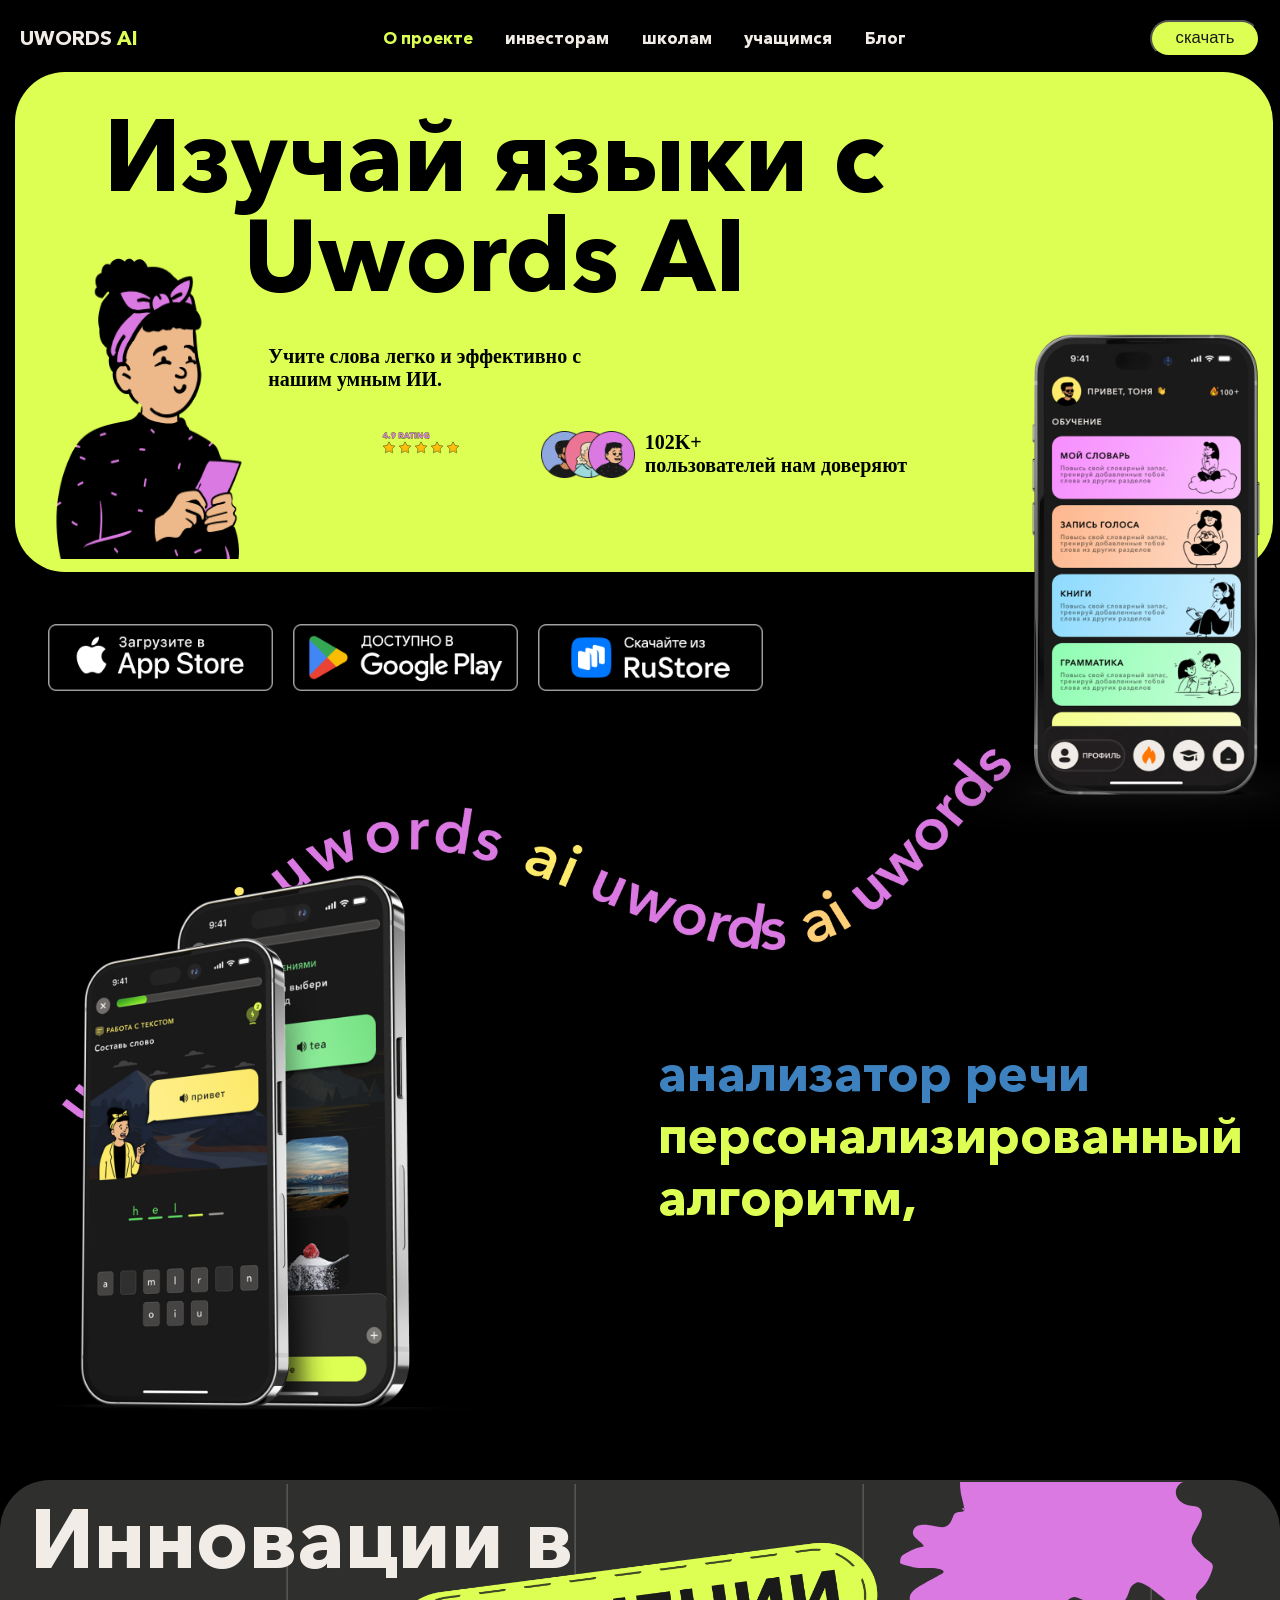
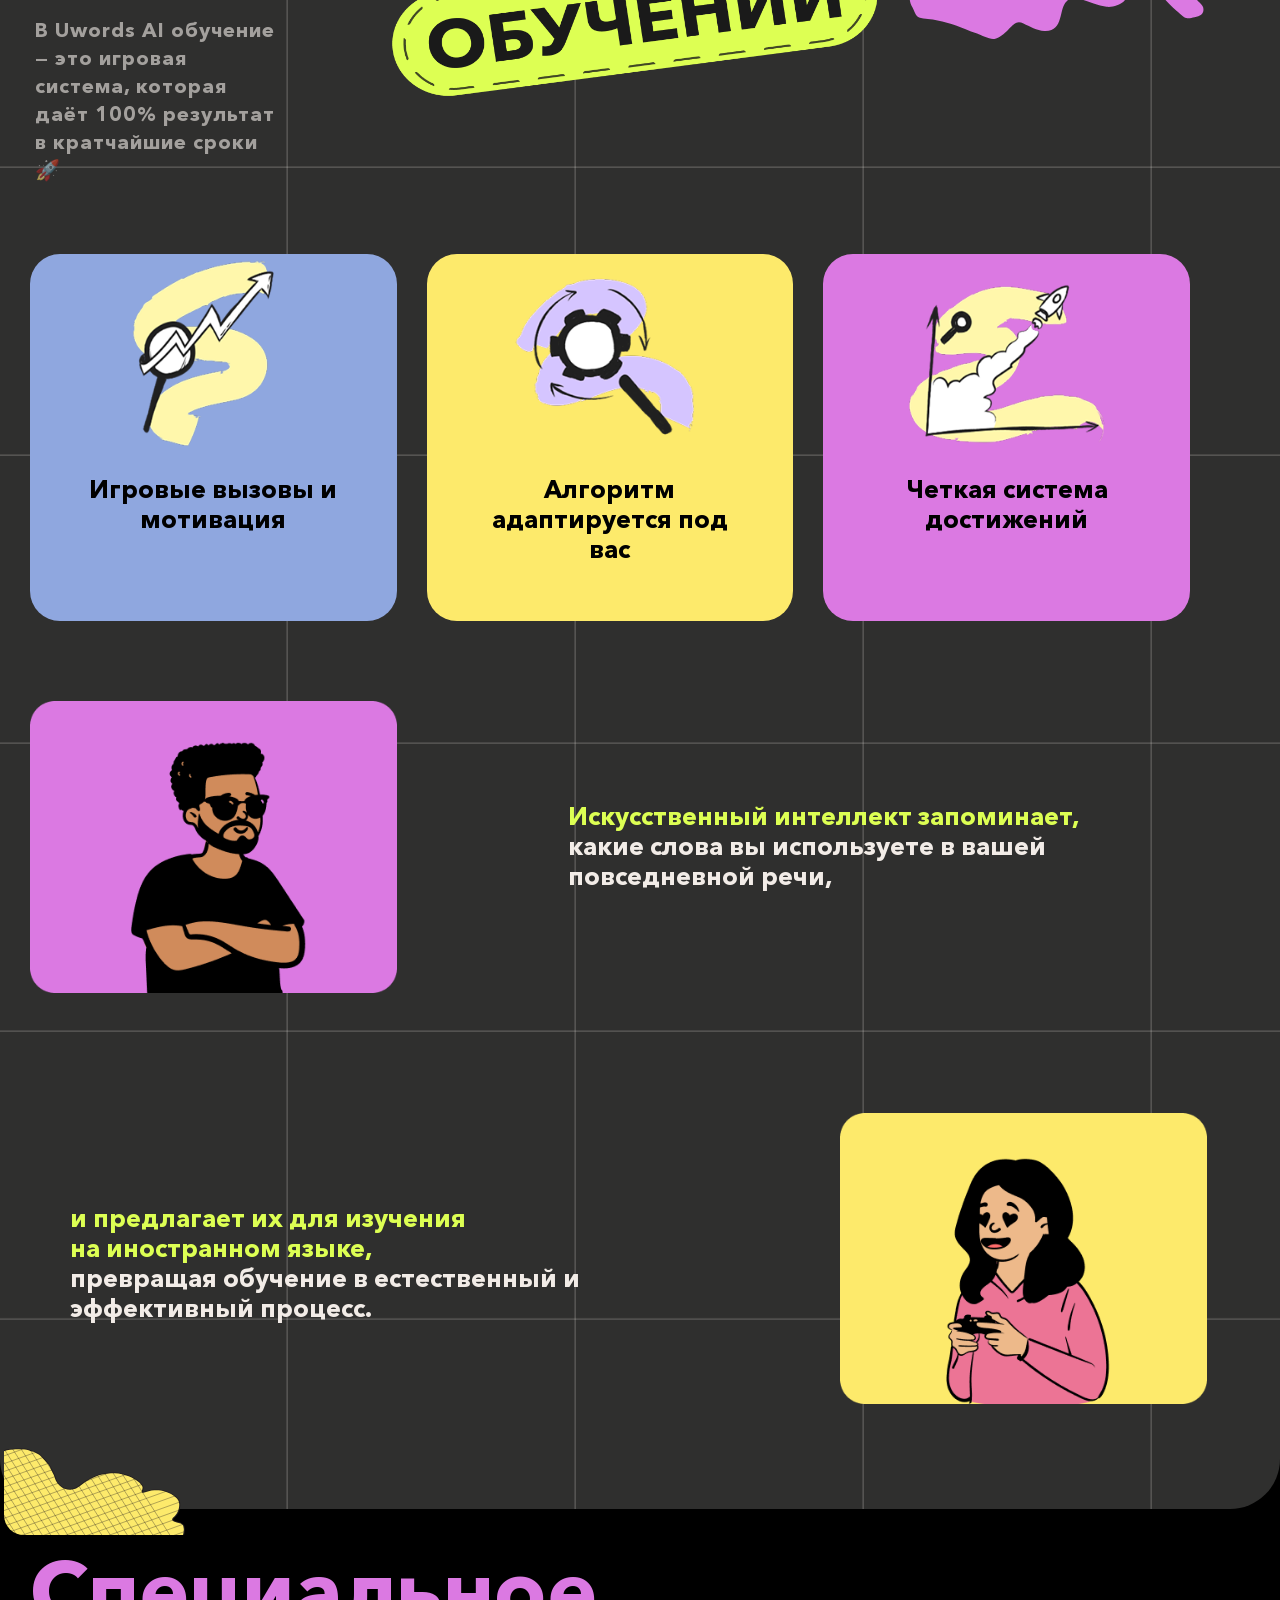
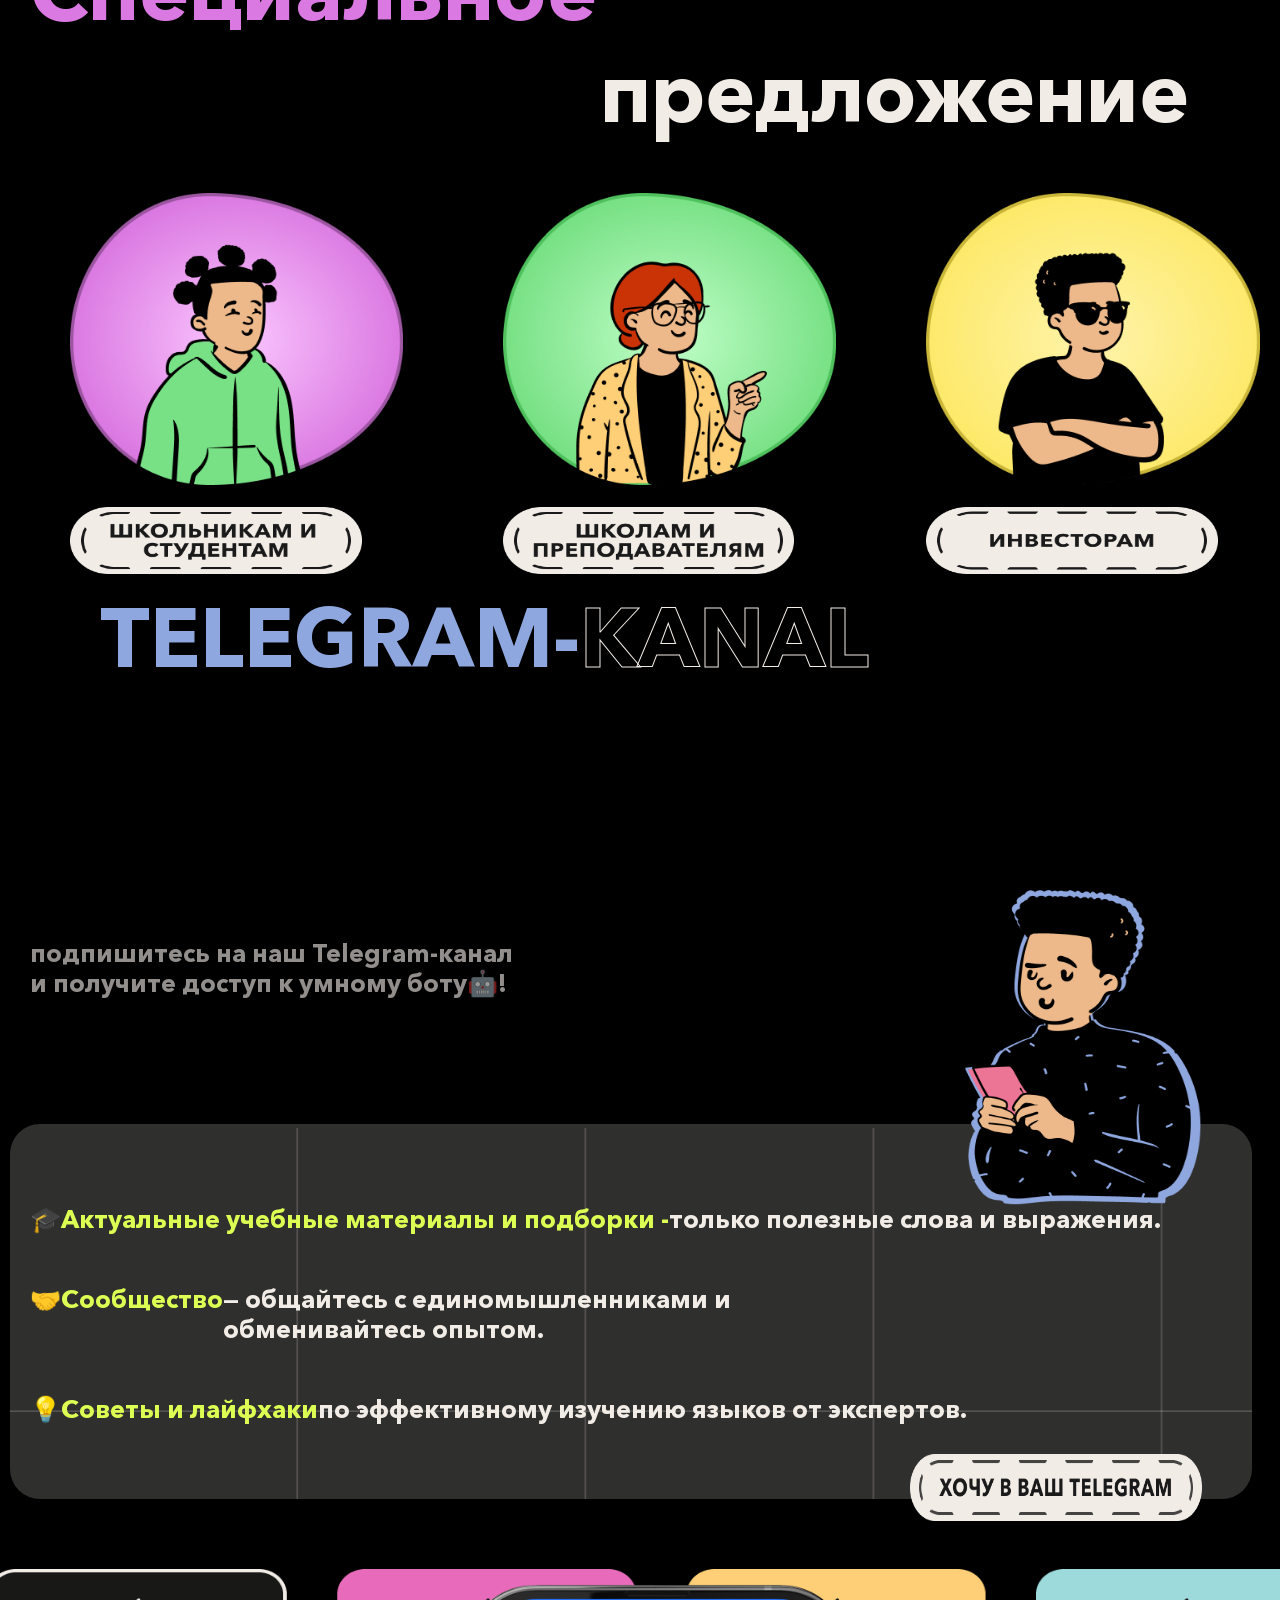
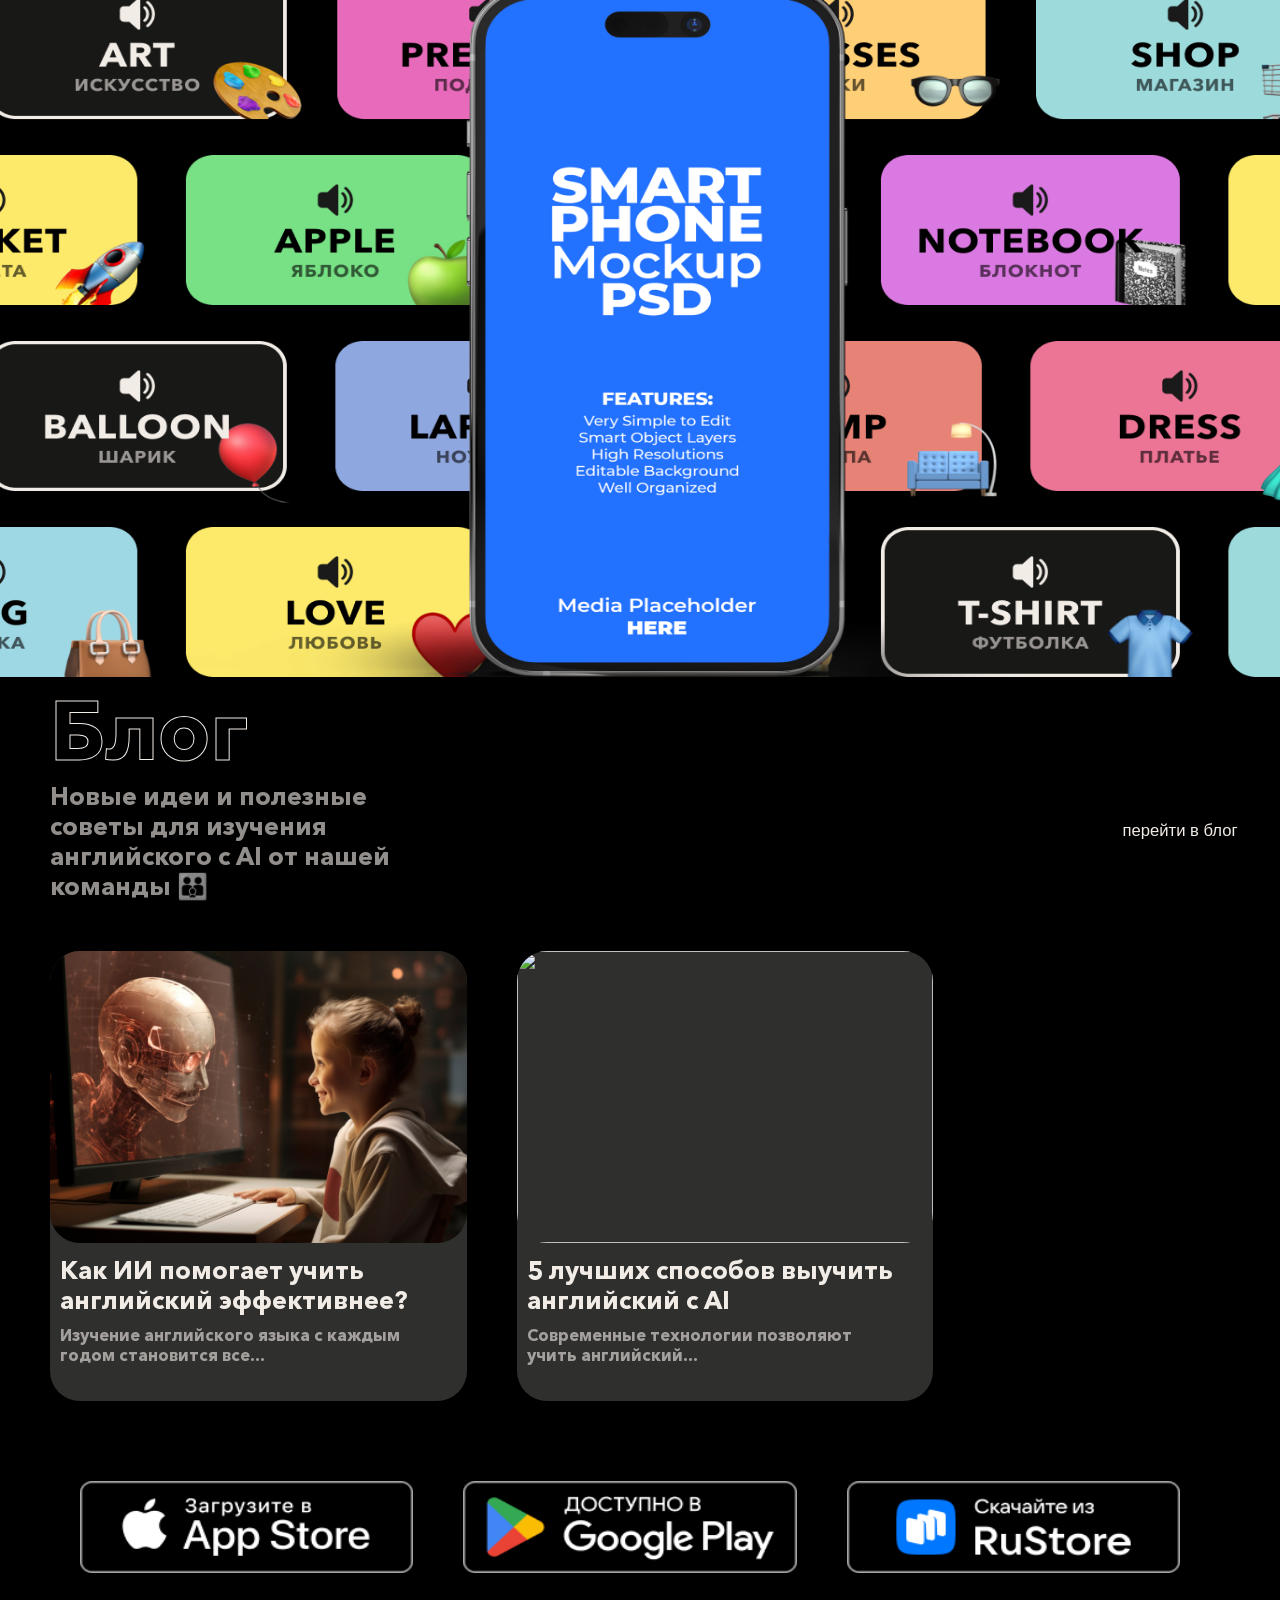
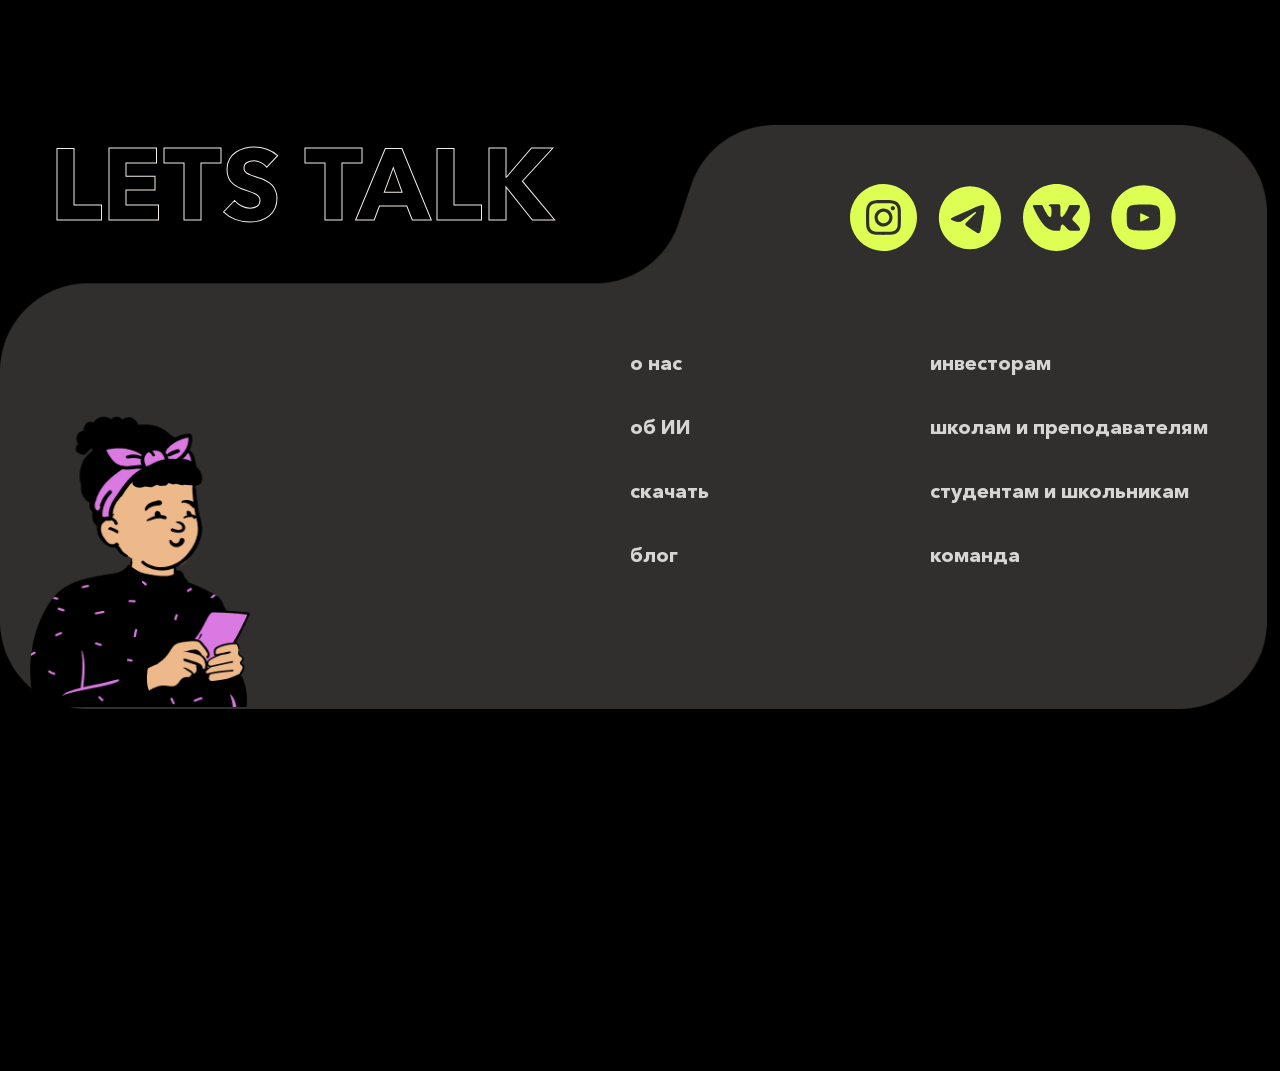
==== index.html @ 7503da16 "New changes in 500px screen media" ====
<!DOCTYPE html>
<html lang="en">
<head>
    <meta charset="UTF-8">
    <meta name="viewport" content="width=device-width, initial-scale=1.0">
    <title>Document</title>
    <link rel="stylesheet" href="./style.css">
</head>
<body>
    <div class="navbar">
        <div class="logo">
            <div class="logo_texts">
                <h1 class="uw">UWORDS</h1>
                <h1 class="ai">AI</h1>
            </div>
        </div>
        <div class="nav_links">
            <a href="#" class="active">О проекте</a>
            <a href="#">инвесторам</a>
            <a href="#">школам</a>
            <a href="#">учащимся</a>
            <a href="#">Блог</a>
        </div>
        <div class="buttons_in_nav">
            <button class="download_button">скачать</button>
        </div>
        <div class="burger">
            <img src="./assets/imgs/Frame 8830.png" alt="">
        </div>
    </div>
    <div class="hero">
        <div class="texts_on_top">
            <h1>Изучай языки c</h1>
            <h1 class="uw1">Uwords AI</h1>
        </div>
        <div class="texts_on_bottom">
            <div class="sssssss">
                <h2 class="h1_in_banner">Учите слова легко и эффективно с </h2>
                <h2>нашим умным ИИ.</h2>
            </div>
            <div class="bottoms_flex">
                <div class="bottom_left">
                    <img src="./assets/imgs/4.9 rating.svg" alt="" class="4.9ratings">
                </div>
                    <div class="bottom_right">
                        <img src="./assets/imgs/Frame 8706.png" alt="" class="people_img">
                        <div class="display_texts">
                        <h1 class="number">102K+</h1>
                        <h1 class="users_trust">пользователей нам доверяют</h1>
                    </div>
                </div>
            </div>
            
    </div>
    <div class="imgs_on_bottom">
        <img src="./assets/imgs/bust.png" alt="" class="bust_img">
        <img src="./assets/imgs/5c9aa6cba57e93c24fda094041bfb37582ceeb3a.png" alt="" class="phone_img">
    </div>
    <div class="badges">
        <img src="./assets/imgs/appstore.png" alt="">
        <img src="./assets/imgs/playmarket.png" alt="">
        <img src="./assets/imgs/rustore.png" alt="">
    </div>
    </div>
    <main>
        <div class="rotateable_text">
            <div class="rotatable_left">
                <img src="./assets/imgs/64336046883249a51199f0aac3ae035ccbc0454d.png" alt="">
            </div>
            <div class="rotatable_right">
                <div class="rotatable_sliced">
                    <h1 class="analyzer">анализатор речи</h1>
                  
                </div>
                <div class="slice_off">
                    <h1>персонализированный алгоритм,</h1>
                </div>
            </div>
        </div>
    </main>
    <section class="innovation">
        <div class="ss"></div>
        <h1 class="h1_in_innovation">Инновации в</h1>
        <img src="./assets/imgs/Vector.svg" alt="" class="vector_in_innovation">
        <div class="diver_in_inn">
            <p class="h1_in_diver">В Uwords AI обучение — это  игровая система, которая даёт 100% результат в кратчайшие сроки 🚀</p>
            <img src="./assets/imgs/Обучении.png" alt="" class="img_in_diver">
        </div>
        <div class="three_mains">
            <div class="first_main">
                <img src="./assets/imgs/Icon (1).png" alt="">
                <h1>Игровые вызовы и мотивация</h1>
            </div>
            <div class="second_main">
                <img src="./assets/imgs/Icon (2).png" alt="">
                <h1>Алгоритм адаптируется под вас</h1>
            </div>
            <div class="third_main">
                <img src="./assets/imgs/Icon (3).png" alt="">
                <h1>Четкая система достижений</h1>
            </div>
        </div>
        <div class="two_sided_section_1">
            <img src="./assets/imgs/Illustration (3).png" alt="" class="img_in_two_sided_1">
            <div class="two_texts_in_sec_1">
                <h1 class="text1_in_two_sec_1">Искусственный интеллект запоминает, </h1>
                <h1 class="text2_in_two_sec_1">какие слова вы используете в вашей повседневной речи,</h1>
            </div>
        </div>
        <div class="two_sided_section_2">
            <div class="texts_in_right">
                <h1 class="text1_in_two_sec_2">и предлагает их для изучения на иностранном языке,  </h1>
                <h1 class="text2_in_two_sec_2">превращая обучение в естественный и эффективный процесс.</h1>
            </div>
            <div class="img_on_left">
                <img src="./assets/imgs/Illustration (4).png" alt="" class="img_in_two_sided_2">
            </div>
        </div>
        <img src="./assets/imgs/Clip path group.svg" alt="" class="clip_path_group">
    </section>
    <section>
        <h1 class="special_offer">Специальное</h1>
        <h1 class="offer">предложение</h1>
        <div class="three_authors">
            <div class="first_author">
                <img src="./assets/imgs/Frame 8786.png" alt="">
                <img src="./assets/imgs/Dash Stroke Button.png" alt="">
            </div>
            <div class="second_author">
                <img src="./assets/imgs/Frame 8787.png" alt="">
                <img src="./assets/imgs/2rename.png" alt="">
            </div>
            <div class="third_author">
                <img src="./assets/imgs/Frame 8788.png" alt="">
                <img src="./assets/imgs/3rename.png" alt="">
            </div>
        </div>
        <div class="texts_on_equal">
            <h1 class="text1">TELEGRAM-</h1>
            <h1 class="text2">KANAL</h1>
        </div>
        <div class="diver_in_bottomsection">
            <h1 class="text11">подпишитесь на наш Telegram-канал и получите доступ к умному боту🤖!</h1>
            <img src="./assets/imgs/Group 70.png" alt="" class="img_in_bottom_section">
        </div>
        <div class="bottom_div_color">
            <div class="texts_in_bottom_diver">
                <div class="div1">
                    <h1 class="noneactive">🎓</h1>
                    <h1 class="active">Актуальные учебные материалы и подборки - </h1>
                    <h1 class="nonactive">только полезные слова и выражения.</h1>
                </div>
                <div class="div2">
                    <h1 class="noneactive">🤝</h1>
                    <h1 class="active">Сообщество</h1>
                    <h1 class="nonactive"> — общайтесь с единомышленниками и обменивайтесь опытом.</h1>
                </div>
                <div class="div3">
                    <h1 class="noneactive">💡</h1>
                    <h1 class="active">Советы и лайфхаки</h1>
                    <h1 class="nonactive">по эффективному изучению языков от экспертов.</h1>
                </div>
                <img src="./assets/imgs/4rename.png" alt="" class="img_in_bottom_diver1">
            </div>
        </div>
        <img src="./assets/imgs/Cards with mockup.png" alt="" class="cards_with_mockup">
        <div class="blog">
            <h1 class="blog_title">Блог</h1>
            <div class="blog_and_button">
                <p class="blog_description">Новые идеи и полезные советы для изучения английского с AI от нашей команды 👪</p>
                <button class="blog_button">перейти в блог</button>
            </div>
            
            <div class="blogs_in_bottom">
                <div class="first_blog">
                    <img src="./assets/imgs/0f45c964077a225194d7ae53a99c7b5929a99516.jpg" alt="" class="img_in_first_blog">
                    <div class="texts_in_first_blog">
                        <h1 class="text_in_first_blog">Как ИИ помогает учить английский эффективнее?</h1>
                        <p class="text_in_first_blog1">Изучение английского языка с каждым годом становится все...</p>
                    </div>
                </div>
                <div class="second_blog">
                    <img src="./assets/imgs/4b183e7e7aba7bb8769b7262e06df51c20d32837.jpg" alt="" class="img_in_second_blog">
                    <div class="texts_in_second_blog">
                        <h1 class="text_in_second_blog">5 лучших способов выучить английский с AI</h1>
                        <p class="text_in_second_blog2">Современные технологии позволяют учить английский...</p>
                    </div>
                </div>
                <div class="third_blog"></div>
            </div>
        </div>
        <div class="badges1">
            <img src="./assets/imgs/appstore.png" alt="">
            <img src="./assets/imgs/playmarket.png" alt="">
            <img src="./assets/imgs/rustore.png" alt="">
        </div>
    </section>
    <footer>
        <h1 class="footer_title">LETS TALK</h1>
        <img src="./assets/imgs/Subtract.png" alt="" class="footer_img">
        <img src="./assets/imgs/bust.png" alt="" class="footer_bust">
        <div class="badges2">   
            <img src="./assets/imgs/1.svg" alt="" class="one">
            <img src="./assets/imgs/2.svg" alt="" class="two">
            <img src="./assets/imgs/3.svg" alt="" class="three">
            <img src="./assets/imgs/4.svg" alt="" class="four">
        </div>
        <div class="options_in_footer">
            <a href="#" class="footer_link">о нас</a>
            <a href="#">об ИИ</a>
            <a href="#">скачать</a>
            <a href="#">блог</a>
        </div>
        <div class="options2_in_footer">
            <a href="#" class="footer_link2">инвесторам</a>
            <a href="#">школам и преподавателям</a>
            <a href="#">студентам и школьникам</a>
            <a href="#">команда</a>
        </div>
    </footer>
</body>
</html>
---- style.css ----
@font-face {
  font-family: Uwords;
  src: url(./assets/fonts/avenirnextcyr-bold.ttf);
}

* {
  margin: 0;
  padding: 0;
  box-sizing: border-box;
}

html {
  font-size: calc(100vw / (1280 / 10));
}

body {
  background-color: #000;
  outline: 1rem solid red;
  overflow-x: hidden;
}

.navbar {
  display: flex;
  align-items: center;
  justify-content: space-between;
  padding: 2rem 2rem 0 2rem;
}

.burger {
  display: none;
}

.logo_texts {
  display: flex;
  gap: 0.5rem;
  font-family: Uwords;
}

.uw {
  color: #f2ece7;
}

.ai {
  color: #ddff53;
}

.nav_links a {
  color: #f2ece7;
  font-size: calc(1200 / 1440 * 2rem);
  margin-left: 1.5rem;
  margin-right: 1.5rem;
  font-family: Uwords;
  text-decoration: none;
  font-weight: 400;
}

.active {
  color: #ddff53 !important;
}

.download_button {
  background-color: #ddff53;
  color: #1a1a1a;
  width: calc(1200 / 1440 * 13.2rem);
  height: calc(1200 / 1440 * 4.4rem);
  border-radius: calc(1200 / 1440 * 5rem);
  font-size: calc(1200 / 1440 * 2rem);
}

.hero {
  width: calc(1200 / 1440 * 151rem);
  background-color: #ddff53;
  height: calc(1200 / 1440 * 60rem);
  top: calc(1200 / 1440 * 12rem);
  left: calc(1200 / 1440 * 2rem);
  border-radius: calc(1200 / 1440 * 6rem);
  padding: calc(1200 / 1440 * 4rem) calc(1200 / 1440 * 4rem)
    calc(1200 / 1440 * 4rem) calc(1200 / 1440 * 4rem);
  margin-left: 1.5rem;
  margin-top: 1.5rem;
}

.texts_on_top {
  font-family: Uwords;
  font-weight: 400;
  font-size: calc(1200 / 1440 * 6rem);
  line-height: calc(1200 / 1440 * 12rem);
  display: flex;
  text-align: center;
  flex-direction: column;
}

.texts_on_top h1 {
  margin-left: -30rem;
}
.sssssss {
  display: flex;
  flex-direction: column;
}
.texts_on_bottom h2 {
  font-size: calc(1200 / 1440 * 2.4rem);
  margin-left: 22rem;
  font-weight: 700;
}

.h1_in_banner {
  margin-top: 4rem;
}
.bottoms_flex {
  display: flex;
  justify-content: center;
  margin-top: 4rem;
}
.bottom_left {
  margin-right: 8rem;
}

.bottom_right {
  display: flex;
  gap: 1rem;
}

.people_img {
  width: calc(1200 / 1440 * 11.2rem);
  height: calc(1200 / 1440 * 5.6rem);
}
.imgs_on_bottom {
  display: flex;
  justify-content: space-between;
  margin-top: -22rem;
}

.phone_img {
  width: calc(1200 / 1440 * 150rem);
  height: calc(1200 / 1440 * 80rem);
  margin-left: 50rem;
  margin-top: 0rem;
}
.bust_img {
  width: calc(1200 / 1440 * 23.5rem);
  height: calc(1200 / 1440 * 36.2rem);
}

.badges {
  display: flex;
  gap: 2rem;
  margin-top: -30rem;
}
.badges img {
  width: calc(1200 / 1440 * 27rem);
  height: calc(1200 / 1440 * 8rem);
}

.rotateable_text {
  display: flex;
  background-image: url(./assets/imgs/Uwords\ AI.png);
  background-repeat: no-repeat;
  background-position-y: 14rem;
  background-position-x: 4rem;
  background-size: 100rem;
}

.rotatable_left img {
  width: calc(1200 / 1440 * 97rem);
  height: calc(1200 / 1440 * 80rem);
  margin-top: 24rem;
  margin-left: -15rem;
}

.rotatable_right {
  color: #ffffff;
  font-family: Uwords;
}

.analyzer {
  color: rgb(61, 130, 190);
  margin-top: 47rem;
  font-size: calc(1200 / 1440 * 6rem);
}

.rotatable_sliced {
  display: flex;
  gap: 0.4rem;
}
.slice_off h1 {
  color: #ddff53;
  font-size: calc(1200 / 1440 * 6rem);
}




.innovation{
  background-color: #2F2F2E;
  /* width: calc(1200/1440*144rem); */
  width: 100%;
  height: calc(1200/1440*195.5rem);
  border-radius: 5rem;
  background-image: url(./assets/imgs/Сетка.png);
}



.h1_in_innovation{
  font-weight: 750;
  color: #F2ECE7;
  font-size: calc(1200/1440*10rem);
  line-height: calc(1200/1440*14rem);
  font-family: Uwords;
  margin-left: 3rem;
}

.vector_in_innovation{
  margin-left: 90rem;
  margin-top: -11.5rem;
  width: calc(1200/1440*37.5rem);
  height: calc(1200/1440*25.5rem);
}

.diver_in_inn{
  display: flex;
}
.img_in_diver{
  width: calc(1200/1440*60rem);
  height: calc(1200/1440*20rem);
  margin-left: 10rem;
  margin-top: -16rem;
}

.h1_in_diver{
  color: #F2ECE799;
  font-weight: 700;
  font-size: calc(1200/1440*2.4rem);
  line-height: 140%;
  letter-spacing: 0.1rem;
  max-width: 25rem;
  text-align: left;
  margin-top: -8rem;
  margin-left: 3.5rem;
  font-family: Uwords;
}

.three_mains{
  display: flex;

}

.first_main{
  background-color: #8FA7DF;
  width: calc(1200/1440*44rem);
  height: calc(1200/1440*44rem);
  border-radius: 3rem;
  margin-left: 3rem;
  margin-top: 7rem;
}
.second_main{
  background-color: #FDEA6B;
  width: calc(1200/1440*44rem);
  height: calc(1200/1440*44rem);
  border-radius: 3rem;
  margin-left: 3rem;
  margin-top: 7rem;
}
.third_main{
  background-color: #DB79E2;
  width: calc(1200/1440*44rem);
  height: calc(1200/1440*44rem);
  border-radius: 3rem;
  margin-left: 3rem;
  margin-top: 7rem;
}


.first_main, .second_main, .third_main{
  display: flex;
  align-items: center;
  flex-direction: column;
}

.first_main img, .second_main img, .third_main img{
  width: calc(1200/1440*28rem);
  height: calc(20rem);
}


.first_main h1, .second_main h1, .third_main h1{
  font-size: calc(1200/1440*3rem);
  max-width: 25rem;
  text-align: center;
  margin-top: 2rem;
  font-family: Uwords;
  font-weight: 700;
}

.two_sided_section_1{
  display: flex;
  justify-content: space-between;
}

.img_in_two_sided_1{
  width: calc(1200/1440*44rem);
  height: calc(1200/1440*35rem);
  margin-top: 8rem;
  margin-left: 3rem;
}

.two_texts_in_sec_1{
  display: flex;
  flex-direction: column;
}
.text1_in_two_sec_1{
  color: #DDFF53;
  font-weight: 700;
  font-size: calc(1200/1440*3rem);
  font-family: Uwords;
  max-width: 55rem;
  margin-top: 18rem;
  margin-right: 20rem;
}

.text2_in_two_sec_1{
  font-weight: 700;
  font-size: calc(1200/1440*3rem);
  font-family: Uwords;
  max-width: 55rem;
  color: #F2ECE7;
}

.texts_in_right{
  display: flex;
  flex-direction: column;
  max-width: 60rem;
  margin-top: 13rem;
  margin-left: 7rem;
}


.text1_in_two_sec_2{
  color: #DDFF53;
  font-weight: 700;
  font-size: calc(1200/1440*3rem);
  font-family: Uwords;
  max-width: 120rem;
  margin-top: 8rem;
  margin-right: 20rem;
}
.text2_in_two_sec_2{
  font-weight: 700;
  font-size: calc(1200/1440*3rem);
  font-family: Uwords;
  max-width: 60rem;
  color: #F2ECE7;
}

.img_in_two_sided_2{
  width: calc(1200/1440*44rem);
  height: calc(1200/1440*35rem);
  margin-top: 12rem;
  /* margin-left: rem; */
  margin-left: 17rem;
}

.two_sided_section_2{
  display: flex;
}

.clip_path_group{
  width: calc(1200/1440*25rem);
  height: calc(1200/1440*13rem);
  margin-left: 0.4rem;
  margin-top: 2rem;
  border-radius: 2rem;
}


.special_offer{
  color: #DB79E2;
  font-weight: 700;
  font-size: calc(1200/1440*10rem);
  font-family: Uwords;
  margin-top: 3rem;
  margin-left: 3rem;
}

.offer{
  color: #F2ECE7;
  font-weight: 700;
  font-size: calc(1200/1440*10rem);
  font-family: Uwords;
  margin-left: 60rem;
}

.three_authors{
  display: flex;
  gap: 7rem;
  margin-top: 5rem;
}

.first_author img:first-child, .second_author img:first-child, .third_author img:first-child{
  width: calc(1200/1440*40rem);
  height: calc(1200/1440*35rem);
  
}

.first_author img{
  margin-left: 7rem;
}

.first_author img:nth-child(2), .second_author img:nth-child(2), .third_author img:nth-child(2){
  width: calc(1200/1440*35rem);
  height: calc(1200/1440*8rem);
  margin-top: 2rem;
}

.texts_on_equal{
  display: flex;
  margin-top: 1rem;
  margin-left: 10rem;
}


.text1{
  color: #8FA7DF;
  font-size: calc(1200/1440*10rem);
  font-family: Uwords;
}
.text2{
    color: transparent;
    -webkit-text-stroke: 0.1rem #F2ECE7;
    font-size: calc(1200/1440*10rem);
    font-family: Uwords;
}

.diver_in_bottomsection{
  display: flex;
}






.bottom_div_color{
  background-color: #2F2F2E;
  width: 97vw;
  margin-left: 1rem;
  height: calc(1200/1440*45rem);
  border-radius: 3rem;
  background-image: url(./assets/imgs/Сетка.png);
}

.text11{
  font-size: calc(1200/1440*3rem);
  max-width: 50rem;
  color: #F2ECE799 ;
  font-family: Uwords;
  margin-top: 25rem;
  margin-left: 3rem;
}

.img_in_bottom_section{
  width: calc(1200/1440*37rem);
  height: calc(1200/1440*50rem);
  margin-left: 38rem;
  transform: translateY(15rem);
}



.div1, .div2, .div3{
  display: flex;
}

.div1 h1{
  margin-top: 8rem;
  /* margin-left: 3rem; */
}

.nonactive{
  color: #F2ECE7;
  font-family: Uwords;
  font-weight: 700;
  font-size: calc(1200/1440*3rem);
  max-width: 65rem;
  /* margin-top: 5.5rem; */
  
}
.active{
  color: #DDFF53;
  font-family: Uwords;
  font-weight: 700;
  font-size: calc(1200/1440*3rem);
  max-width: 65rem;
  /* margin-top: 5.5rem; */
}

.noneactive{
  color: #F2ECE7;
  font-family: Uwords;
  font-weight: 700;
  font-size: calc(1200/1440*3rem);
  max-width: 70rem;
  /* margin-top: 5.5rem; */
  margin-left: 2rem;
}

.div1, .div2, .div3{
  margin-top: 2rem;
}

.div2 h1, .div3 h1{
  margin-top: 3rem;
}

.img_in_bottom_diver1{
  width: calc(1200/1440*35rem);
  height: calc(1200/1440*8rem);
  margin-top: 3rem;
  margin-left: 90rem;
}

.cards_with_mockup{
  width: calc(1200/1440*160rem);
  height: calc(1200/1440*84.9rem);
  margin-top: 7rem;
}

.blogs_in_bottom{
  display: flex;
}

.first_blog{
  width: calc(1200/1440*50rem);
  height: calc(1200/1440*54rem);
  background-color: #2F2F2E;
  margin-top: 5rem;
  margin-left: 5rem;
  border-radius: 3rem;
}

.img_in_first_blog{
  width: calc(1200/1440*50rem);
  height: calc(1200/1440*35rem);
  border-radius: 3rem;
}
.texts_in_first_blog{
  display: flex;
  flex-direction: column;
}

.text_in_first_blog{
  color: #F2ECE7;
  font-family: Uwords;
  font-size: calc(1200/1440*3rem);
  max-width: calc(1200/1440*60rem);
  margin-top: 1rem;
  margin-left: 1rem;
  font-weight: 450;
}

.text_in_first_blog1{
  font-size: calc(1200/1440*2rem);
  font-family: Uwords;
  margin-top: 1rem;
  margin-left: 1rem;
  max-width: calc(1200/1440*45rem);
  color: #F2ECE799 ;
}

.blog_title{
  color: transparent;
  -webkit-text-stroke: 0.1rem #F2ECE7;
  font-size: calc(1200/1440*10rem);
  font-family: Uwords;
  margin-left: 5rem;
}

.blog_and_button{
  display: flex;
  justify-content: space-between;
}

.blog_description{
  color: #F2ECE799;
  font-size: calc(1200/1440*3rem);
  max-width: 40rem;
  font-family: Uwords;
  margin-left: 5rem;
}
.blog_button{
  width: 20rem;
  height: 10rem;
  background-color: transparent;
  outline: none;
  color: #F2ECE7;
  border: none;
  font-size: calc(1200/1440*2rem);
  margin-right: 0rem;
  max-width: 100rem;
}

.second_blog{
  width: calc(1200/1440*50rem);
  height: calc(1200/1440*54rem);
  background-color: #2F2F2E;
  margin-top: 5rem;
  margin-left: 5rem;
  border-radius: 3rem;
}

.img_in_second_blog{
  width: calc(1200/1440*50rem);
  height: calc(1200/1440*35rem);
  border-radius: 3rem;
}

.texts_in_second_blog{
  display: flex;
  flex-direction: column;
}

.text_in_second_blog{
  color: #F2ECE7;
  font-family: Uwords;
  font-size: calc(1200/1440*3rem);
  max-width: calc(1200/1440*60rem);
  margin-top: 1rem;
  margin-left: 1rem;
  font-weight: 450;
}
.text_in_second_blog2{
  font-size: calc(1200/1440*2rem);
  font-family: Uwords;
  margin-top: 1rem;
  margin-left: 1rem;
  max-width: calc(1200/1440*45rem);
  color: #F2ECE799 ;
}

.badges1{
  display: flex;
  margin-top: 8rem;
  margin-left: 8rem;
  gap: 5rem;

}
.badges1 img{
  width: calc(1200/1440*40rem);
  height: calc(1200/1440*11rem);
}
.footer_title{
  color: transparent;
  -webkit-text-stroke: 0.1rem #F2ECE7;
  font-size: calc(1200/1440*12rem);
  font-family: Uwords;
  margin-top: 3rem;
  margin-left: 5rem;
  transform: translateY(12rem);

}

.footer_img{
  width: calc(1200/1440*152rem);

}

.footer_bust{
  width: calc(1200/1440*28rem);
  height: calc(1200/1440*35rem);
  /* transform: translateX(12rem); */
  margin-left: 2rem;
  transform: translateY(-29.5rem);
}



.badges2{
  display: flex;
  gap: 2rem;
  transform: translateX(85rem) translateY(-82rem);
}

.badges2 img{
  color: #DDFF53;
  width: calc(1200/1440*8rem);
  height: calc(1200/1440*8rem);
}

.options_in_footer{
  display: flex;
  flex-direction: column;
  gap: 4rem;
}
.options_in_footer a{
  text-decoration: none;
  color: #FFFFFFCC;
  font-size: calc(1200/1440*2.4rem);
  font-family: Uwords;
  margin-left: 63rem;
}
.footer_link{
  margin-top: -72rem;
}

.options2_in_footer{
  display: flex;
  gap: 4rem;
  flex-direction: column;
}

.options2_in_footer a{
  text-decoration: none;
  color: #FFFFFFCC;
  font-size: calc(1200/1440*2.4rem);
  font-family: Uwords;
  margin-left: 93rem;

}

.footer_link2{
  margin-top: -72rem;
}



@media only screen and (max-width: 500px) {
  html {
    font-size: calc(100vw / (500 / 10));
  }
  
  .burger {
    display: block !important;
  }
  .nav_links,
  .buttons_in_nav {
    display: none;
  }
  .logo_texts h1{
    font-size: 2rem;
  }
  .burger img{
    width: 2.8rem;
    height: 2.8rem;
  }
  .hero{
    width: 100%;
    height: 55rem;
  }
  .texts_on_top h1{
    font-size: 4.8rem;
    font-weight: 750;
    font-style: Bold;
    margin-left: -2rem;
    text-align: start;
    margin-top: -1rem;
  }
  .sssssss h2{
    font-size: 2rem;
    font-family: Uwords;
    margin-left: -2rem;
    margin-top: 0;
    text-align: start;
  }
  .bottom_left img{
    margin-left: 0;
    width: 14rem;
    height: 4rem;
  }
  .display_texts h1{
    font-family: Uwords;
  }

  .bust_img{
    margin-top: 25rem;
    width: 12rem;
    height: 16.02rem;
  }
  .badges{
    display: flex;
    flex-direction: column;
    transform: translateY(30rem) translateX(3rem);
  }
  .badges img{
    width: 14rem;
    height: 4rem;
  }
  .phone_img{
    margin-left: 0rem;
    width: 50rem;
    height: 40rem;
    transform: translateY(25rem);
  }

  .rotateable_text{
    display: flex;
    flex-direction: column;
  }

  .rotatable_left img{
    width: 38.8rem;
    height: 32rem;
    margin-left: 7rem;
  }

  .analyzer{
    margin-top: 0;
    font-size: 2rem;
    margin-left: 3rem;
  }

  .slice_off h1{
    font-size: 2rem;
    margin-left: 3rem;
  }
  .innovation{
    margin-top: 5rem;
    height: 180.5rem;
  }
  .h1_in_innovation{
    font-size: 4rem;
  }
  .img_in_diver{
    width: 28rem;
    height: 6.6rem;
    transform: translateX(-9rem) translateY(9rem);
  }

  .vector_in_innovation{
    width: 16rem;
    height: 10rem;
    transform: translateX(-57rem) translateY(-2rem);
  }

  .h1_in_diver{
    font-size: 1.2rem;
    margin-top: 0;
    transform: translateX(0rem) translateY(-4rem);
    /* max-width: 100rem; */
  }

  .three_mains{
    display: flex;
    flex-direction: column;
  }
  .first_main{
    margin-top: 0;
    transform: translateY(-11rem);
    margin-top: 5rem;
  }
  .first_main, .second_main, .third_main{
    width: 30rem;
    height: 22rem;
    transform: translateY(-7rem) translateX(6rem);
  }

  .first_main img, .second_main img, .third_main img{
    width: 10.2rem;
    height: 8rem;
    margin-top: 1rem;
  }

  .two_sided_section_1{
    display: flex;
    flex-direction: column;
  }

  .img_in_two_sided_1{
    width: 25rem;
    height: 20rem;
    margin-left: 12rem;
    margin-top: 0;
  }

  .text1_in_two_sec_1{
    margin-top: 2rem;
    
    /* max-width: 0; */
    margin-right: 0;
  }
  .two_texts_in_sec_1{
    margin-left: 6rem;
  }
  .img_in_two_sided_2{
    display: none;
  }
  .texts_in_right{
    margin-top: 0;
  }
  .texts_in_right h1{
    margin-right: 0;
    margin-left: -1rem;
  }

  .special_offer, .offer{
    font-size: 4rem;
    margin-left: 4rem;
  }

  .three_authors{
    display: flex;
    flex-direction: column;
    gap: 1rem;
  }
  .first_author img, .second_author img, .third_author img{
    margin-left: 6rem;
  }
  .text1, .text2{
    font-size: 4.8rem;
  }
  .texts_on_equal{
    display: flex;
    flex-direction: column;
    margin-left: 20rem;
  }
  .text2{
    margin-left: 12rem;
  }

  .text11{
    font-size: 1.2rem;
    max-width: 100rem;
    margin-right: 0;
    margin-top: 0;
  }
  .texts_in_bottom_diver{
    margin-top: -4rem;
  }
  .img_in_bottom_section{
    width: 14rem;
    height: 19rem;
    transform: translateX(-13rem) translateY(7rem);
    /* transform: translateY(rem); */
  }
  .img_in_bottom_diver1{
    transform: translateX(-80rem);
    /* width: ; */
  }
  .noneactive, .active, .nonactive{
    font-size: 1.6rem;
    margin-right: 0;
  }
  .cards_with_mockup{
    width: 100%;
    height: 30rem;
  }
  .blog_title{
    font-size: 4.8rem;
    margin-top: 3rem;
  }
  .blog_description{
    font-size: 1.2rem;
  }
  .blog_button{
    width: 18rem;
    height: 4rem;
    transform: translateY(40rem) translateX(-35rem);
  }
  .first_blog{
    width: 25rem;
    height: 30rem;
  }

  .img_in_first_blog{
    width: 20rem;
    height: 18rem;
    margin-left: 2.5rem;
    margin-top: 1rem;
  }
  .text_in_first_blog{
    font-size: 1.2rem;
  }
  .text_in_first_blog1{
    font-size: 1.2rem;
  }

  .second_blog{
    display: none;
  }
  .badges1{
    display: flex;
    flex-direction: column;
  }
  .footer_title{
    font-size: 4.8rem;
    max-width: 20rem;
  }
  .footer_img{
    width: 100%;
    height: 50rem;
  }

  .footer_bust{
    width: 14.7rem;
    height: 19.9rem;
    transform: translateX(28rem) translateY(-47rem);
    
  }

  .badges2{
    display: flex;
    transform: translateX(2rem) translateY(-55rem);
  }
  .badges2 img{
    width: 4rem;
    height: 4rem;
  }
  .one{
    margin-left: 3rem;
  }
  .three, .four{
    margin-top: 5rem;
    /* margin-left: -7rem; */
  }
  .three{
    margin-left: -12rem;
  }
  .four{
    margin-left: -0rem;
  }
  .options_in_footer{
    margin-left: 0;
    transform: translateX(-55rem) translateY(20rem);
    gap: 1.5rem;
  }

  .options2_in_footer{
    margin-left: 0;
    transform: translateX(-65rem) translateY(20rem);
    gap: 1.5rem;
  }
  .options_in_footer a, .options2_in_footer a{
    font-size: 1.2rem;
  }
  .clip_path_group{
    transform: translateX(1.2rem) translateY(3.8rem);
  }
}
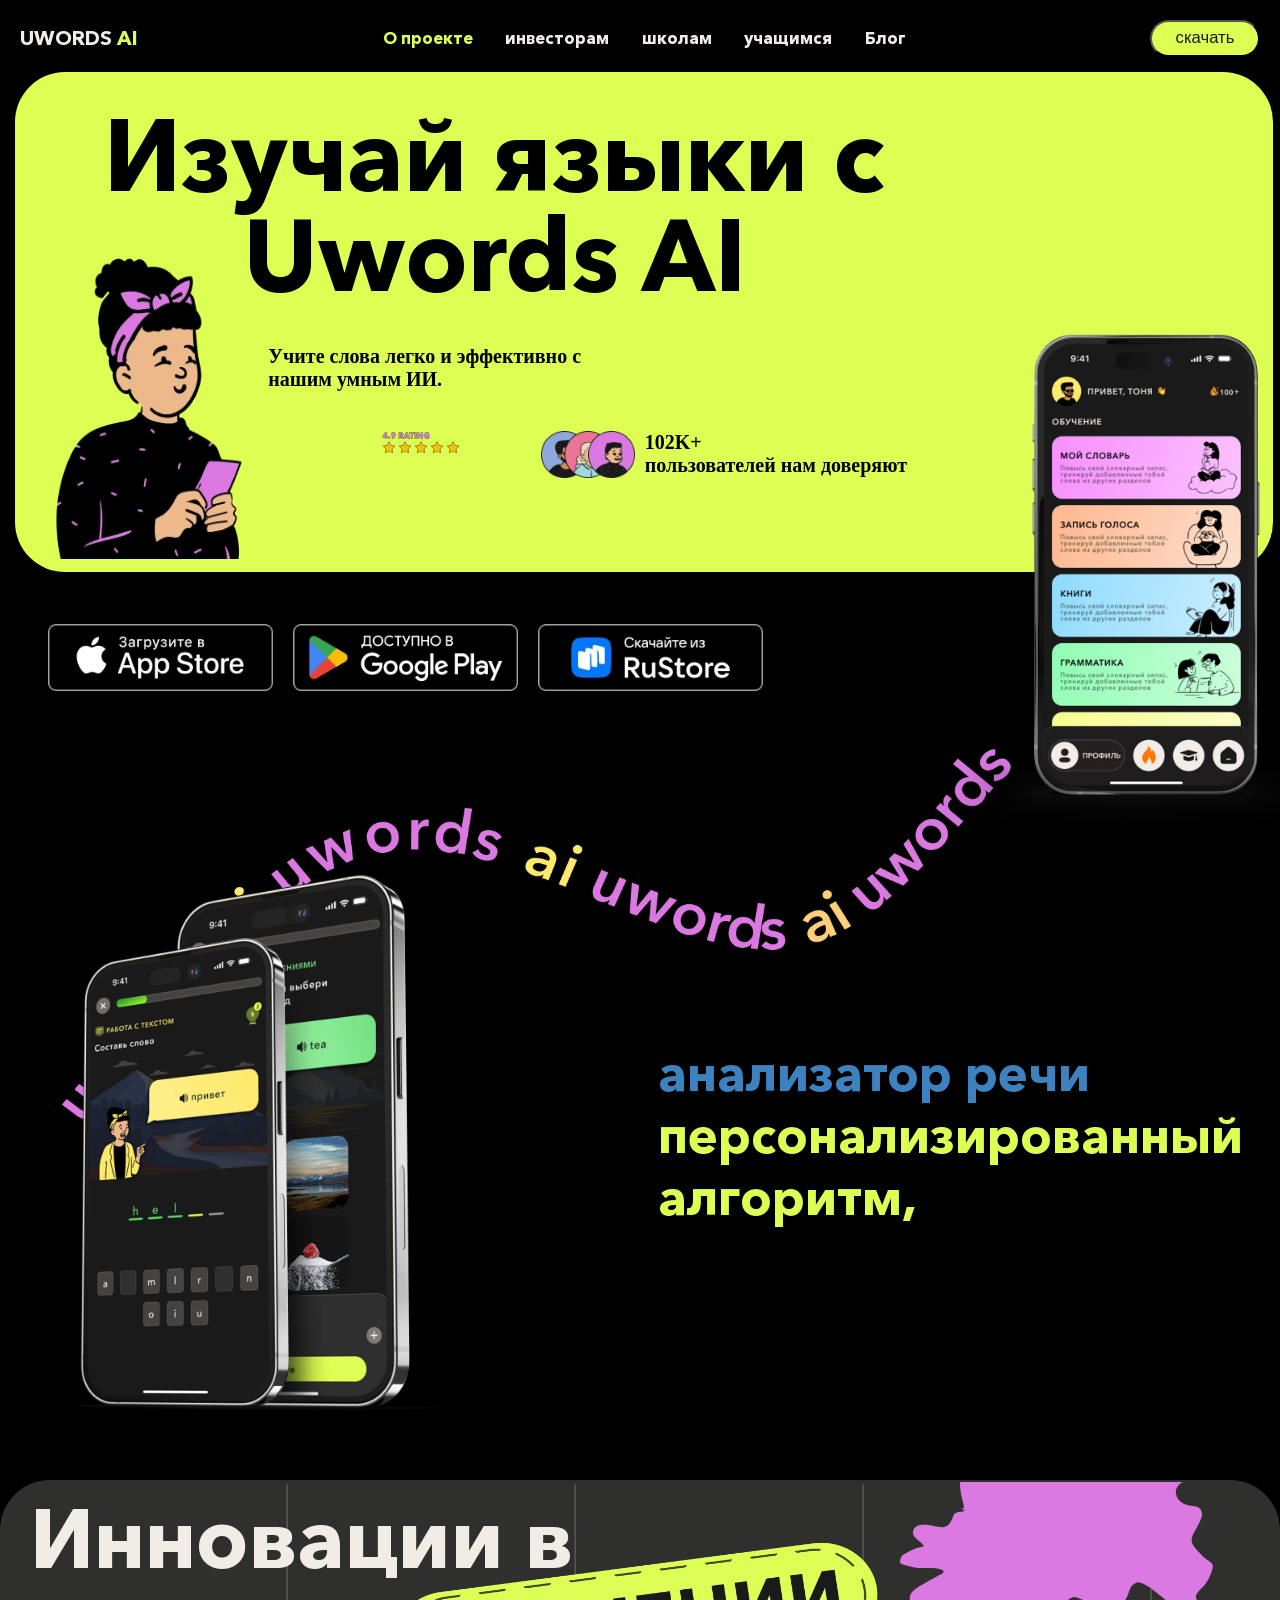
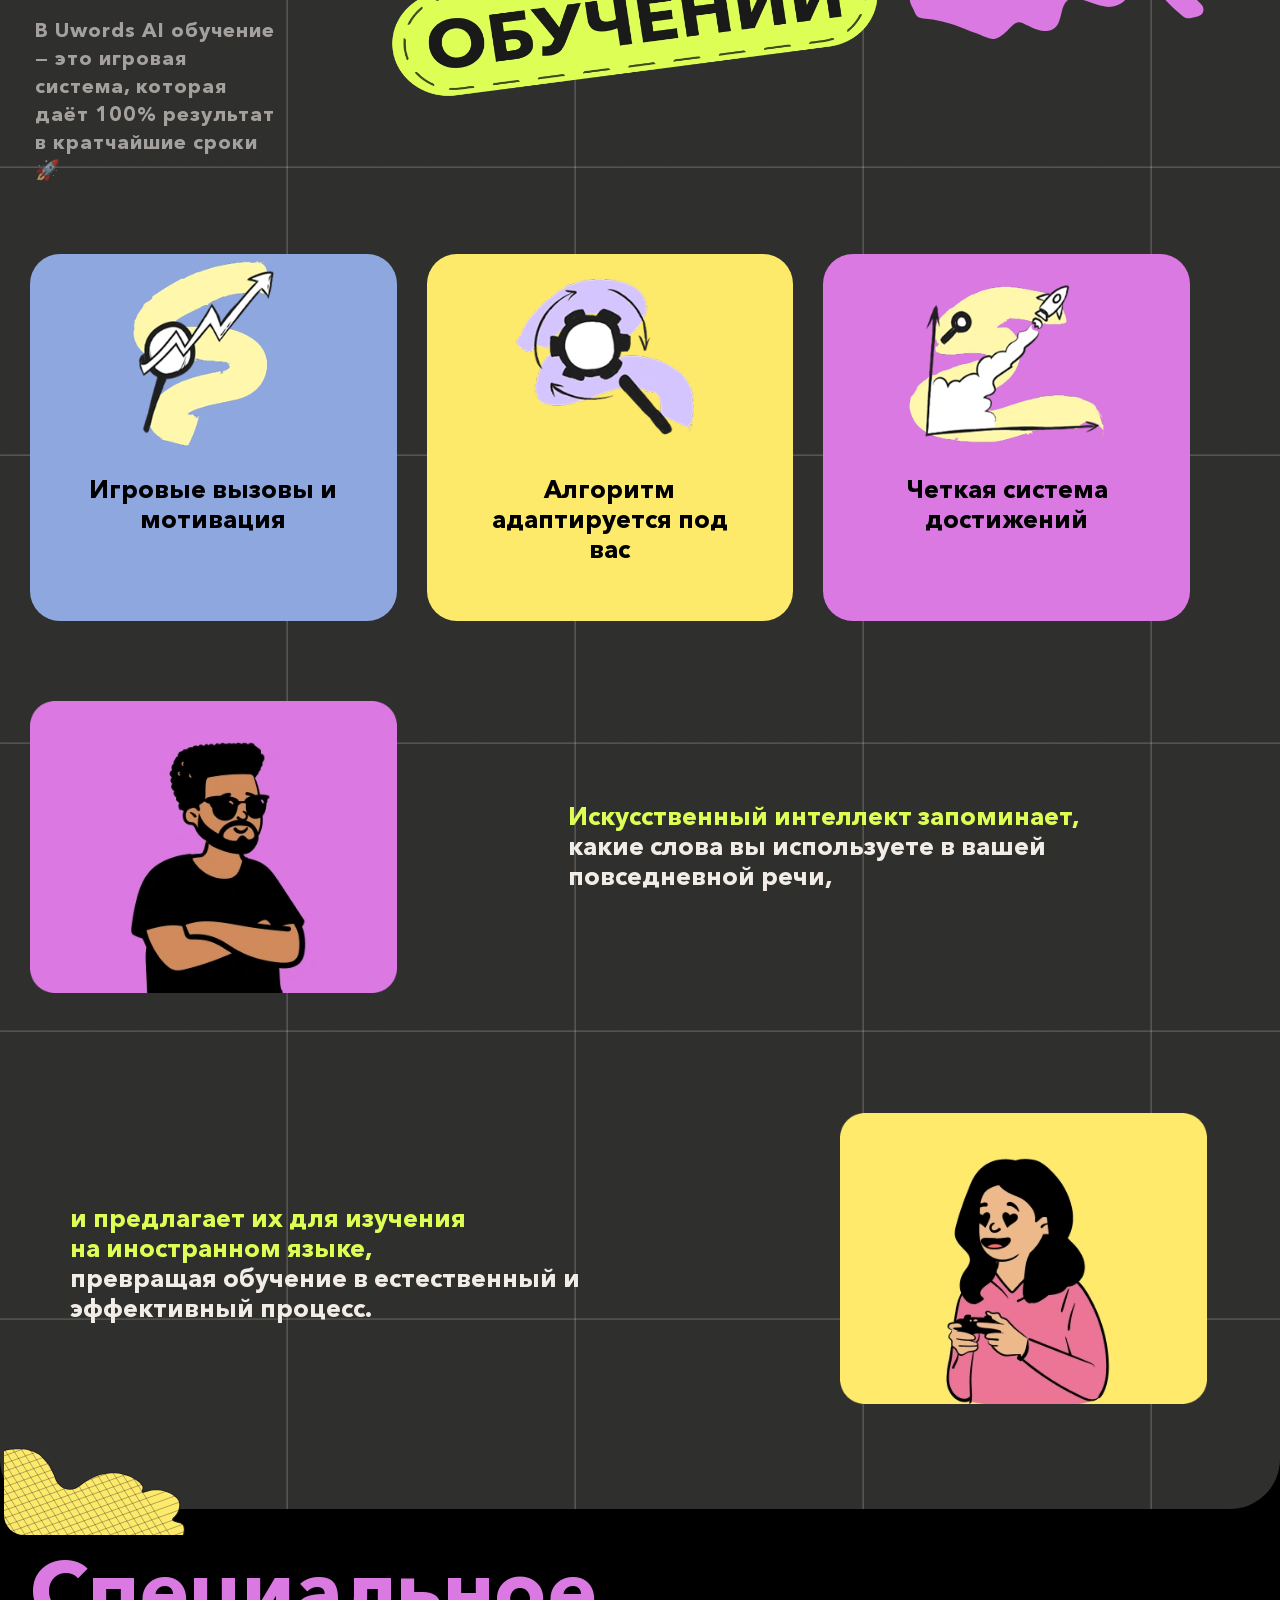
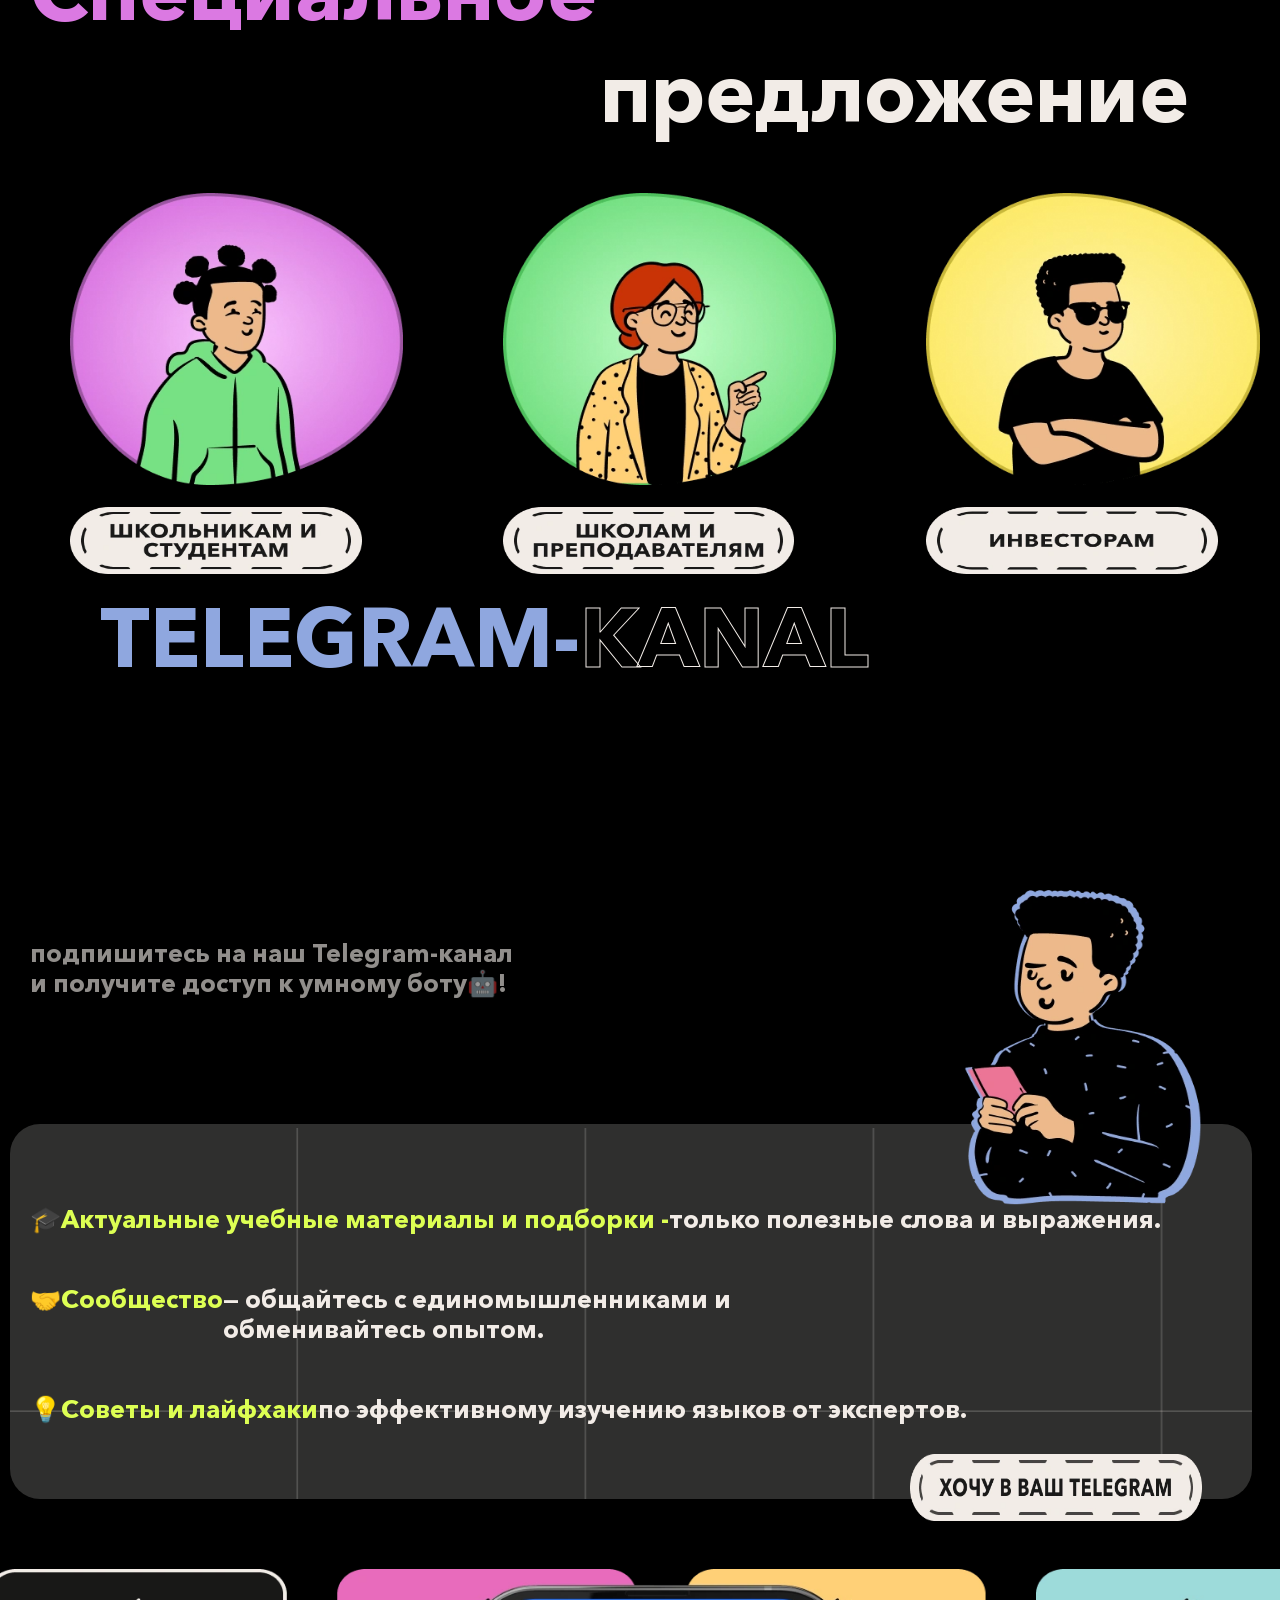
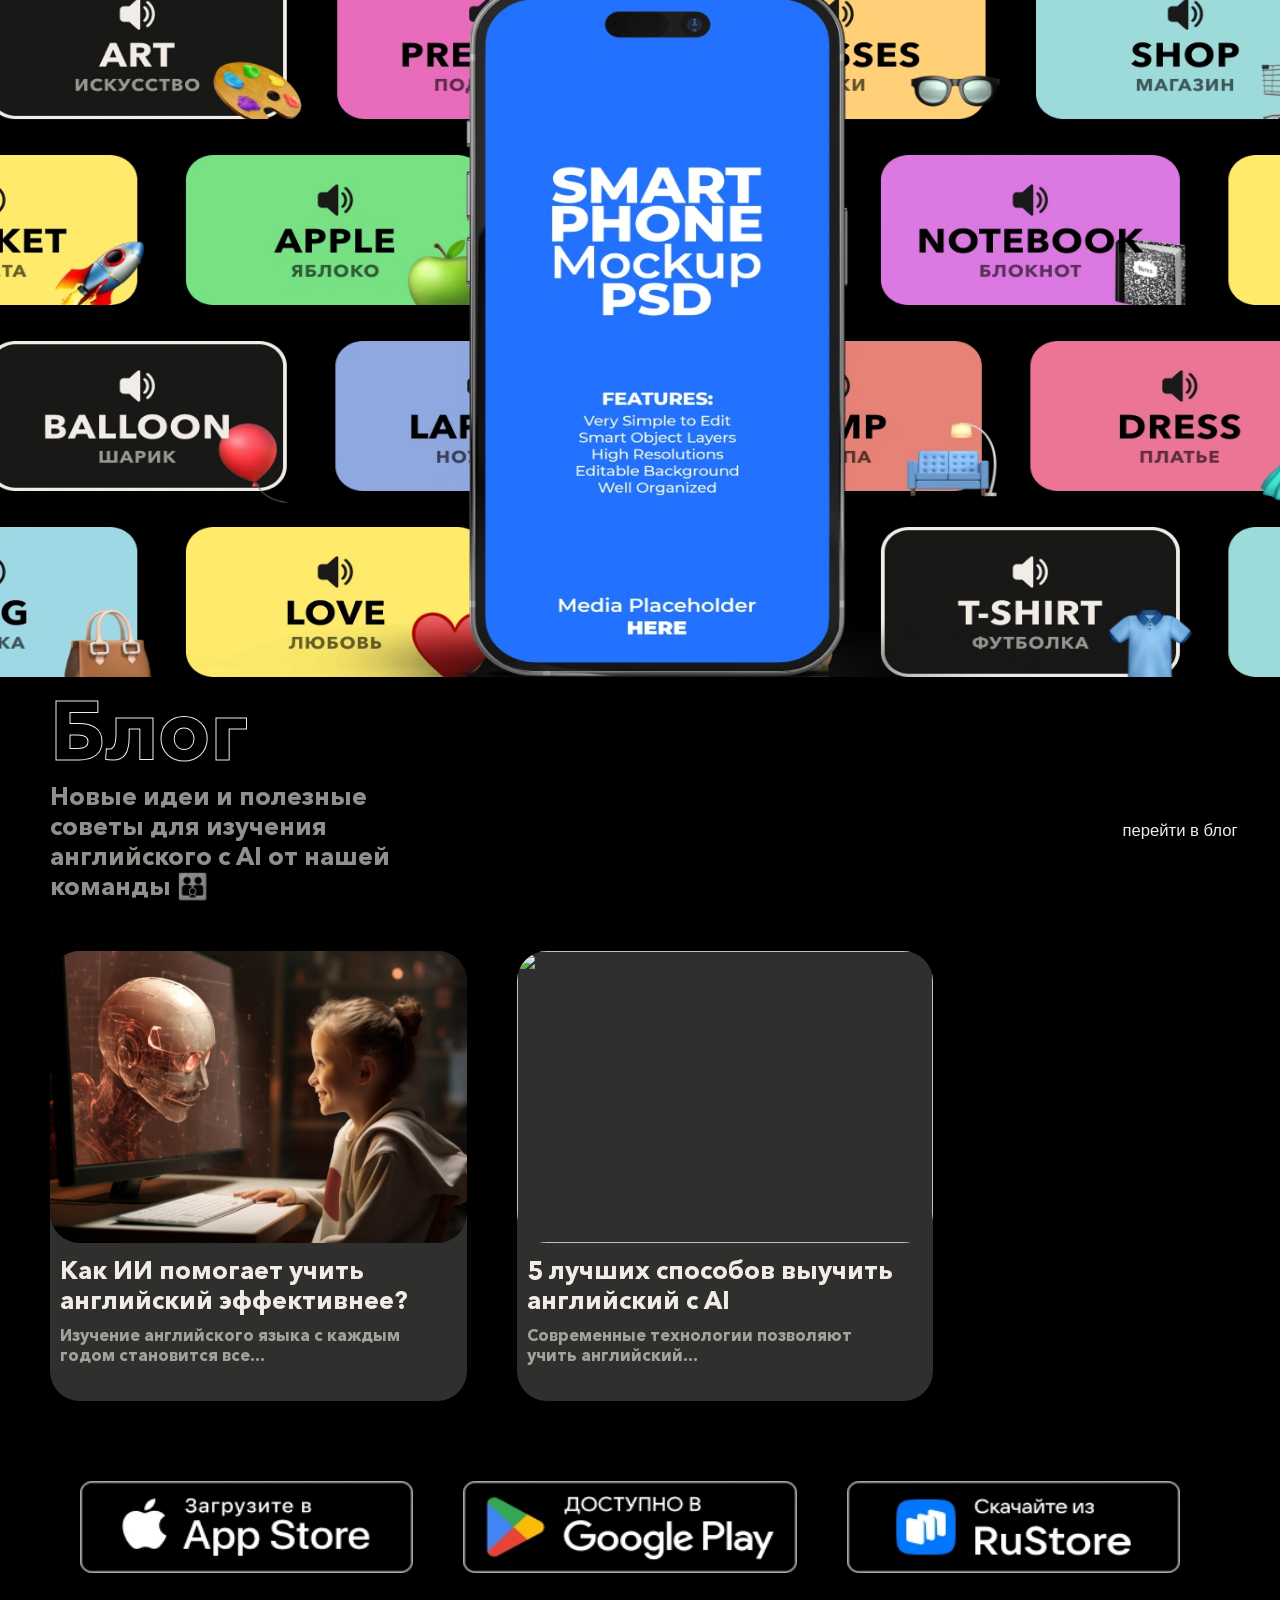
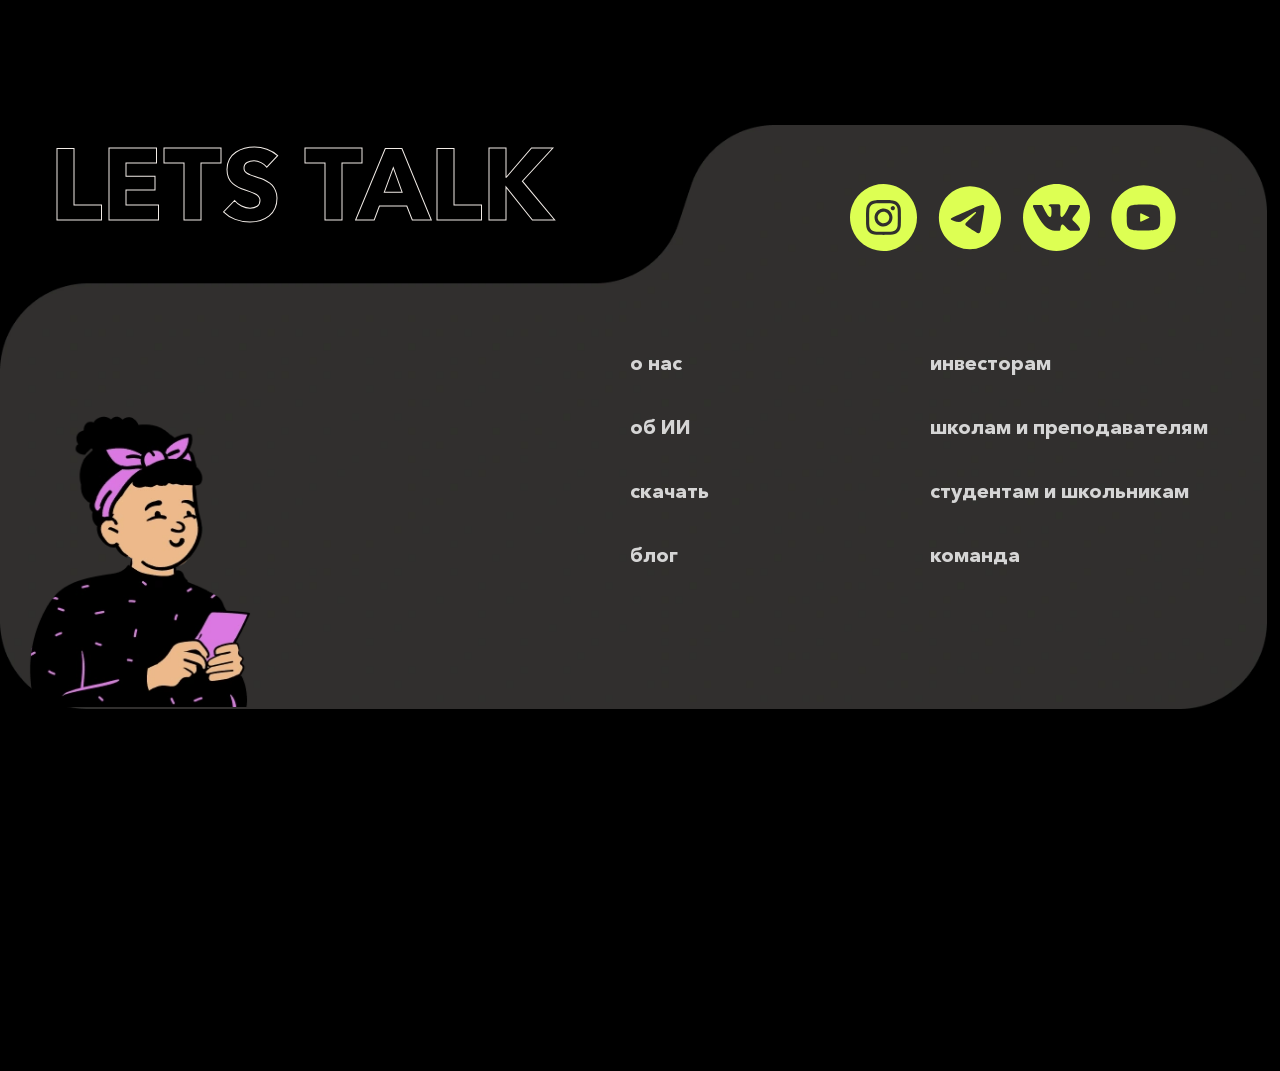
==== commit 94169182: "New Optimised Pics" ====
--- a/index.html
+++ b/index.html
@@ -25,7 +25,7 @@
             <button class="download_button">скачать</button>
         </div>
         <div class="burger">
-            <img src="./assets/imgs/Frame 8830.png" alt="">
+            <img src="./assets/imgs/Frame 8830.webp" alt="">
         </div>
     </div>
     <div class="hero">
@@ -43,7 +43,7 @@
                     <img src="./assets/imgs/4.9 rating.svg" alt="" class="4.9ratings">
                 </div>
                     <div class="bottom_right">
-                        <img src="./assets/imgs/Frame 8706.png" alt="" class="people_img">
+                        <img src="./assets/imgs/Frame 8706.webp" alt="" class="people_img">
                         <div class="display_texts">
                         <h1 class="number">102K+</h1>
                         <h1 class="users_trust">пользователей нам доверяют</h1>
@@ -53,19 +53,19 @@
             
     </div>
     <div class="imgs_on_bottom">
-        <img src="./assets/imgs/bust.png" alt="" class="bust_img">
-        <img src="./assets/imgs/5c9aa6cba57e93c24fda094041bfb37582ceeb3a.png" alt="" class="phone_img">
+        <img src="./assets/imgs/bust.webp" alt="" class="bust_img">
+        <img src="./assets/imgs/5c9aa6cba57e93c24fda094041bfb37582ceeb3a.webp" alt="" class="phone_img">
     </div>
     <div class="badges">
-        <img src="./assets/imgs/appstore.png" alt="">
-        <img src="./assets/imgs/playmarket.png" alt="">
-        <img src="./assets/imgs/rustore.png" alt="">
+        <img src="./assets/imgs/appstore.webp" alt="">
+        <img src="./assets/imgs/playmarket.webp" alt="">
+        <img src="./assets/imgs/rustore.webp" alt="">
     </div>
     </div>
     <main>
         <div class="rotateable_text">
             <div class="rotatable_left">
-                <img src="./assets/imgs/64336046883249a51199f0aac3ae035ccbc0454d.png" alt="">
+                <img src="./assets/imgs/64336046883249a51199f0aac3ae035ccbc0454d.webp" alt="">
             </div>
             <div class="rotatable_right">
                 <div class="rotatable_sliced">
@@ -84,24 +84,24 @@
         <img src="./assets/imgs/Vector.svg" alt="" class="vector_in_innovation">
         <div class="diver_in_inn">
             <p class="h1_in_diver">В Uwords AI обучение — это  игровая система, которая даёт 100% результат в кратчайшие сроки 🚀</p>
-            <img src="./assets/imgs/Обучении.png" alt="" class="img_in_diver">
+            <img src="./assets/imgs/Обучении.webp" alt="" class="img_in_diver">
         </div>
         <div class="three_mains">
             <div class="first_main">
-                <img src="./assets/imgs/Icon (1).png" alt="">
+                <img src="./assets/imgs/Icon (1).webp" alt="">
                 <h1>Игровые вызовы и мотивация</h1>
             </div>
             <div class="second_main">
-                <img src="./assets/imgs/Icon (2).png" alt="">
+                <img src="./assets/imgs/Icon (2).webp" alt="">
                 <h1>Алгоритм адаптируется под вас</h1>
             </div>
             <div class="third_main">
-                <img src="./assets/imgs/Icon (3).png" alt="">
+                <img src="./assets/imgs/Icon (3).webp" alt="">
                 <h1>Четкая система достижений</h1>
             </div>
         </div>
         <div class="two_sided_section_1">
-            <img src="./assets/imgs/Illustration (3).png" alt="" class="img_in_two_sided_1">
+            <img src="./assets/imgs/Illustration (3).webp" alt="" class="img_in_two_sided_1">
             <div class="two_texts_in_sec_1">
                 <h1 class="text1_in_two_sec_1">Искусственный интеллект запоминает, </h1>
                 <h1 class="text2_in_two_sec_1">какие слова вы используете в вашей повседневной речи,</h1>
@@ -113,7 +113,7 @@
                 <h1 class="text2_in_two_sec_2">превращая обучение в естественный и эффективный процесс.</h1>
             </div>
             <div class="img_on_left">
-                <img src="./assets/imgs/Illustration (4).png" alt="" class="img_in_two_sided_2">
+                <img src="./assets/imgs/Illustration (4).webp" alt="" class="img_in_two_sided_2">
             </div>
         </div>
         <img src="./assets/imgs/Clip path group.svg" alt="" class="clip_path_group">
@@ -123,16 +123,16 @@
         <h1 class="offer">предложение</h1>
         <div class="three_authors">
             <div class="first_author">
-                <img src="./assets/imgs/Frame 8786.png" alt="">
-                <img src="./assets/imgs/Dash Stroke Button.png" alt="">
+                <img src="./assets/imgs/Frame 8786.webp" alt="">
+                <img src="./assets/imgs/Dash Stroke Button.webp" alt="">
             </div>
             <div class="second_author">
-                <img src="./assets/imgs/Frame 8787.png" alt="">
-                <img src="./assets/imgs/2rename.png" alt="">
+                <img src="./assets/imgs/Frame 8787.webp" alt="">
+                <img src="./assets/imgs/2rename.webp" alt="">
             </div>
             <div class="third_author">
-                <img src="./assets/imgs/Frame 8788.png" alt="">
-                <img src="./assets/imgs/3rename.png" alt="">
+                <img src="./assets/imgs/Frame 8788.webp" alt="">
+                <img src="./assets/imgs/3rename.webp" alt="">
             </div>
         </div>
         <div class="texts_on_equal">
@@ -141,7 +141,7 @@
         </div>
         <div class="diver_in_bottomsection">
             <h1 class="text11">подпишитесь на наш Telegram-канал и получите доступ к умному боту🤖!</h1>
-            <img src="./assets/imgs/Group 70.png" alt="" class="img_in_bottom_section">
+            <img src="./assets/imgs/Group 70.webp" alt="" class="img_in_bottom_section">
         </div>
         <div class="bottom_div_color">
             <div class="texts_in_bottom_diver">
@@ -160,10 +160,10 @@
                     <h1 class="active">Советы и лайфхаки</h1>
                     <h1 class="nonactive">по эффективному изучению языков от экспертов.</h1>
                 </div>
-                <img src="./assets/imgs/4rename.png" alt="" class="img_in_bottom_diver1">
-            </div>
-        </div>
-        <img src="./assets/imgs/Cards with mockup.png" alt="" class="cards_with_mockup">
+                <img src="./assets/imgs/4rename.webp" alt="" class="img_in_bottom_diver1">
+            </div>
+        </div>
+        <img src="./assets/imgs/Cards with mockup.webp" alt="" class="cards_with_mockup">
         <div class="blog">
             <h1 class="blog_title">Блог</h1>
             <div class="blog_and_button">
@@ -190,15 +190,15 @@
             </div>
         </div>
         <div class="badges1">
-            <img src="./assets/imgs/appstore.png" alt="">
-            <img src="./assets/imgs/playmarket.png" alt="">
-            <img src="./assets/imgs/rustore.png" alt="">
+            <img src="./assets/imgs/appstore.webp" alt="">
+            <img src="./assets/imgs/playmarket.webp" alt="">
+            <img src="./assets/imgs/rustore.webp" alt="">
         </div>
     </section>
     <footer>
         <h1 class="footer_title">LETS TALK</h1>
-        <img src="./assets/imgs/Subtract.png" alt="" class="footer_img">
-        <img src="./assets/imgs/bust.png" alt="" class="footer_bust">
+        <img src="./assets/imgs/Subtract.webp" alt="" class="footer_img">
+        <img src="./assets/imgs/bust.webp" alt="" class="footer_bust">
         <div class="badges2">   
             <img src="./assets/imgs/1.svg" alt="" class="one">
             <img src="./assets/imgs/2.svg" alt="" class="two">
--- a/style.css
+++ b/style.css
@@ -15,7 +15,7 @@
 
 body {
   background-color: #000;
-  outline: 1rem solid red;
+  /* outline: 1rem solid red; */
   overflow-x: hidden;
 }
 
@@ -153,7 +153,7 @@
 
 .rotateable_text {
   display: flex;
-  background-image: url(./assets/imgs/Uwords\ AI.png);
+  background-image: url(./assets/imgs/Uwords\ AI.webp);
   background-repeat: no-repeat;
   background-position-y: 14rem;
   background-position-x: 4rem;
@@ -196,7 +196,7 @@
   width: 100%;
   height: calc(1200/1440*195.5rem);
   border-radius: 5rem;
-  background-image: url(./assets/imgs/Сетка.png);
+  background-image: url(./assets/imgs/Сетка.webp);
 }
 
 
@@ -446,7 +446,7 @@
   margin-left: 1rem;
   height: calc(1200/1440*45rem);
   border-radius: 3rem;
-  background-image: url(./assets/imgs/Сетка.png);
+  background-image: url(./assets/imgs/Сетка.webp);
 }
 
 .text11{
@@ -727,7 +727,10 @@
   html {
     font-size: calc(100vw / (500 / 10));
   }
-  
+  body{
+    overflow-x: hidden;
+    
+  }
   .burger {
     display: block !important;
   }
